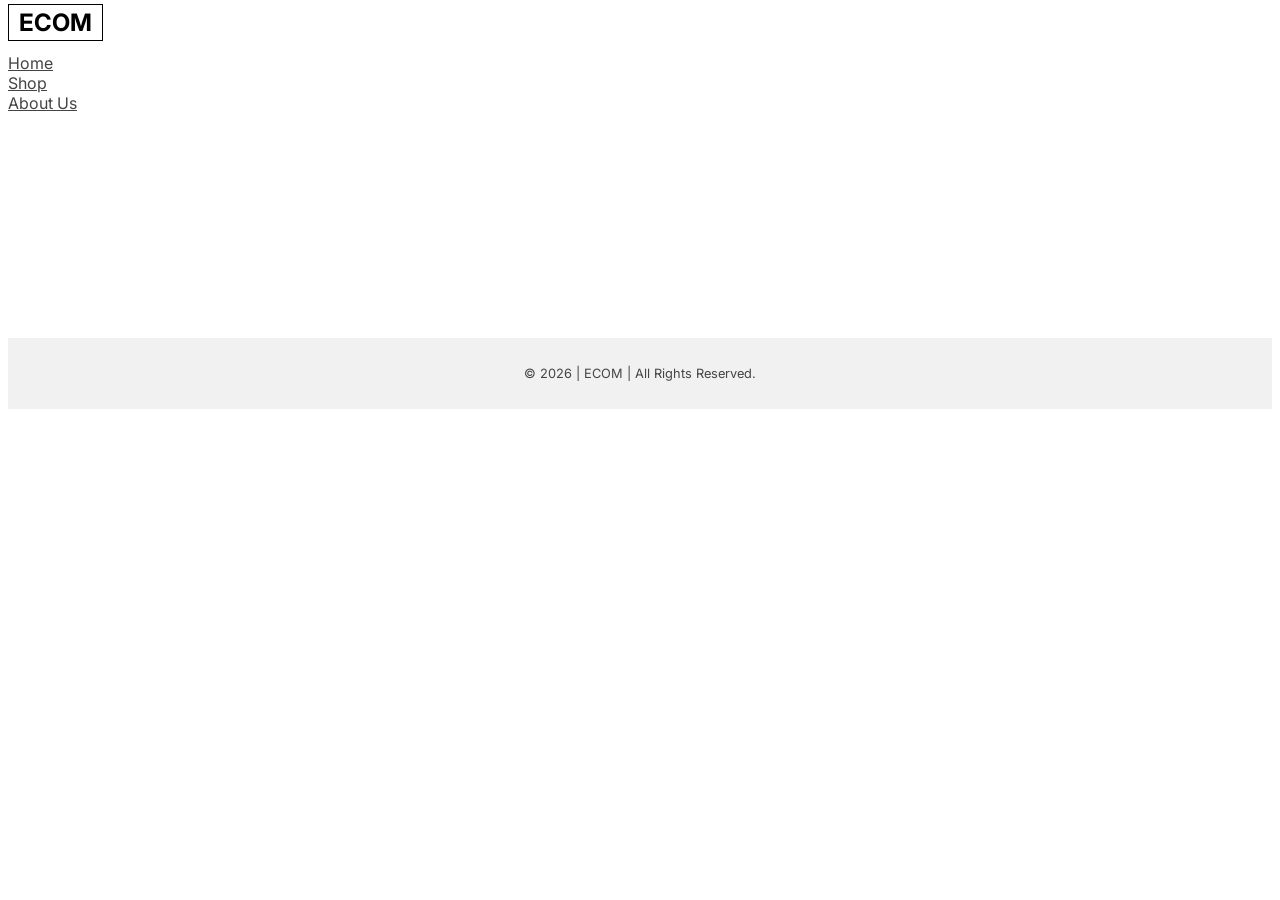
==== about-us.html @ 8a138d37 "Added more pages" ====
<!doctype html>
<html lang="en">
  <head>
    <meta charset="UTF-8" />
    <meta name="viewport" content="width=device-width, initial-scale=1.0" />
    <title>E-commerce Website</title>
    <link rel="stylesheet" href="css/main.css" />
    <link rel="preconnect" href="https://fonts.googleapis.com" />
    <link rel="preconnect" href="https://fonts.gstatic.com" crossorigin />
    <link
      href="https://fonts.googleapis.com/css2?family=Inter:ital,opsz,wght@0,14..32,100..900;1,14..32,100..900&display=swap"
      rel="stylesheet"
    />
  </head>

  <body>
    <header>
      <p id="logo">ECOM</p>
      <nav>
        <ul>
          <a href="index.html">
            <li>Home</li>
          </a>
          <a href="shop.html">
            <li>Shop</li>
          </a>
          <a href="about-us.html">
            <li>About Us</li>
          </a>
        </ul>
      </nav>
    </header>
    <main>
        
    </main>
    <footer>
      <p id="footer">© 2026 | ECOM | All Rights Reserved.</p>
    </footer>
  </body>
</html>
---- css/main.css ----
* {
  font-family: "Inter", sans-serif;
}

* {
  color: #444444;
}

/* HEADER */

#logo {
  color: #000000;
  font-size: 1.5rem;
  font-weight: 700;
  border: 1px solid #000000;
  display: inline;
  padding: 3px 10px;
}

ul {
  list-style: none;
  padding-left: 0;
}

h1 {
  color: #000000;
}

/* FOOTER */

#footer {
  font-size: 80%;
}

footer {
  background-color: #f1f1f1;
  padding: 15px;
  text-align: center;
  margin-top: 225px;
}
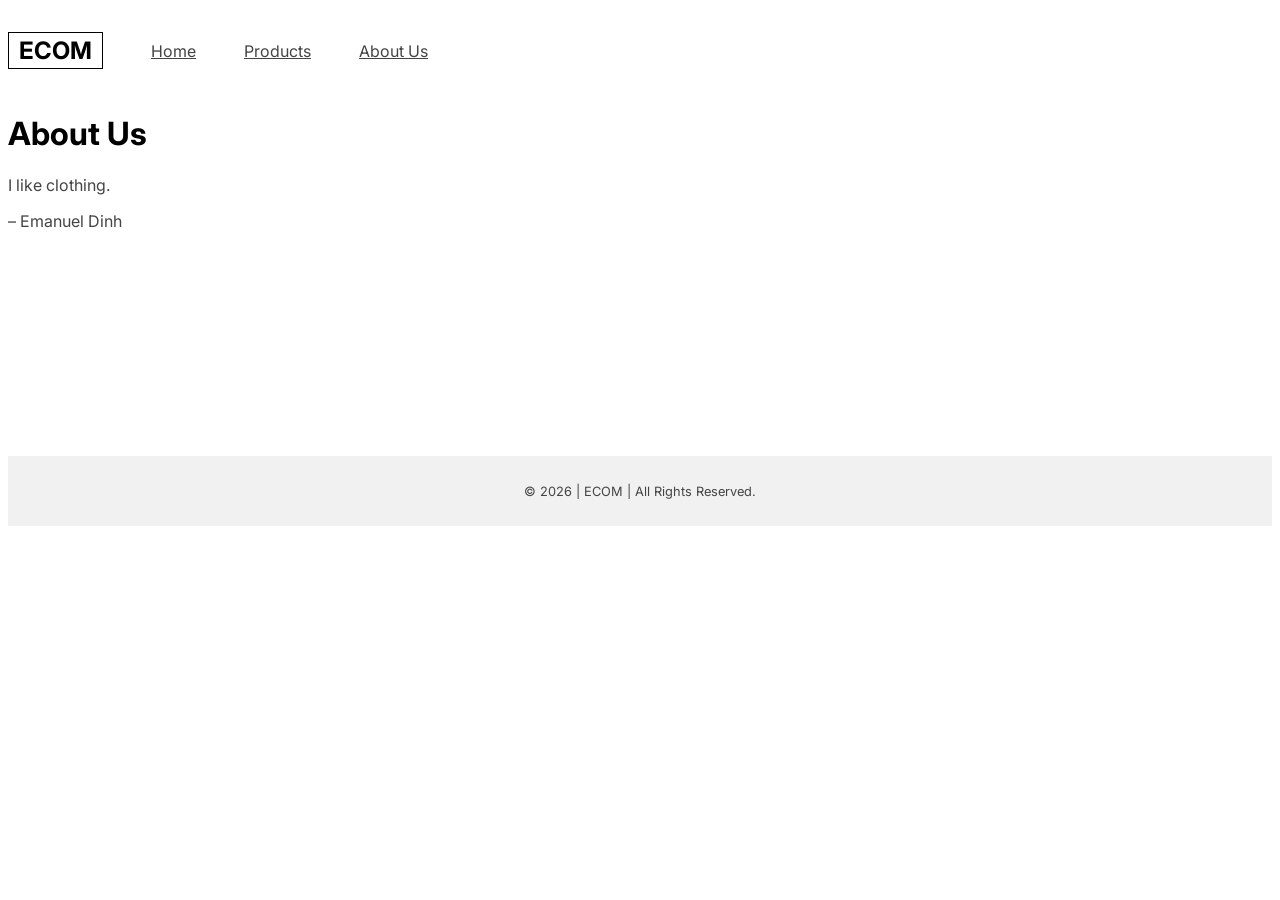
==== commit 0dda33de: "Added products and updated layout" ====
--- a/about-us.html
+++ b/about-us.html
@@ -21,8 +21,8 @@
           <a href="index.html">
             <li>Home</li>
           </a>
-          <a href="shop.html">
-            <li>Shop</li>
+          <a href="products.html">
+            <li>Products</li>
           </a>
           <a href="about-us.html">
             <li>About Us</li>
@@ -31,7 +31,9 @@
       </nav>
     </header>
     <main>
-        
+      <h1>About Us</h1>
+      <p>I like clothing.</p>
+      <p>– Emanuel Dinh</p>
     </main>
     <footer>
       <p id="footer">© 2026 | ECOM | All Rights Reserved.</p>
--- a/css/main.css
+++ b/css/main.css
@@ -7,6 +7,11 @@
 }
 
 /* HEADER */
+
+header {
+  display: flex;
+  align-items: center;
+}
 
 #logo {
   color: #000000;
@@ -18,12 +23,33 @@
 }
 
 ul {
+  display: flex;
   list-style: none;
   padding-left: 0;
 }
 
+li {
+  margin-left: 3rem;
+}
+
 h1 {
   color: #000000;
+}
+
+/* PRODUCTS */
+
+.product-container {
+  display: grid;
+  grid-template-areas: "img img img img";
+}
+
+figure {
+  margin-left: 0;
+  grid-area: img;
+}
+
+.product-image {
+  width: 90%;
 }
 
 /* FOOTER */
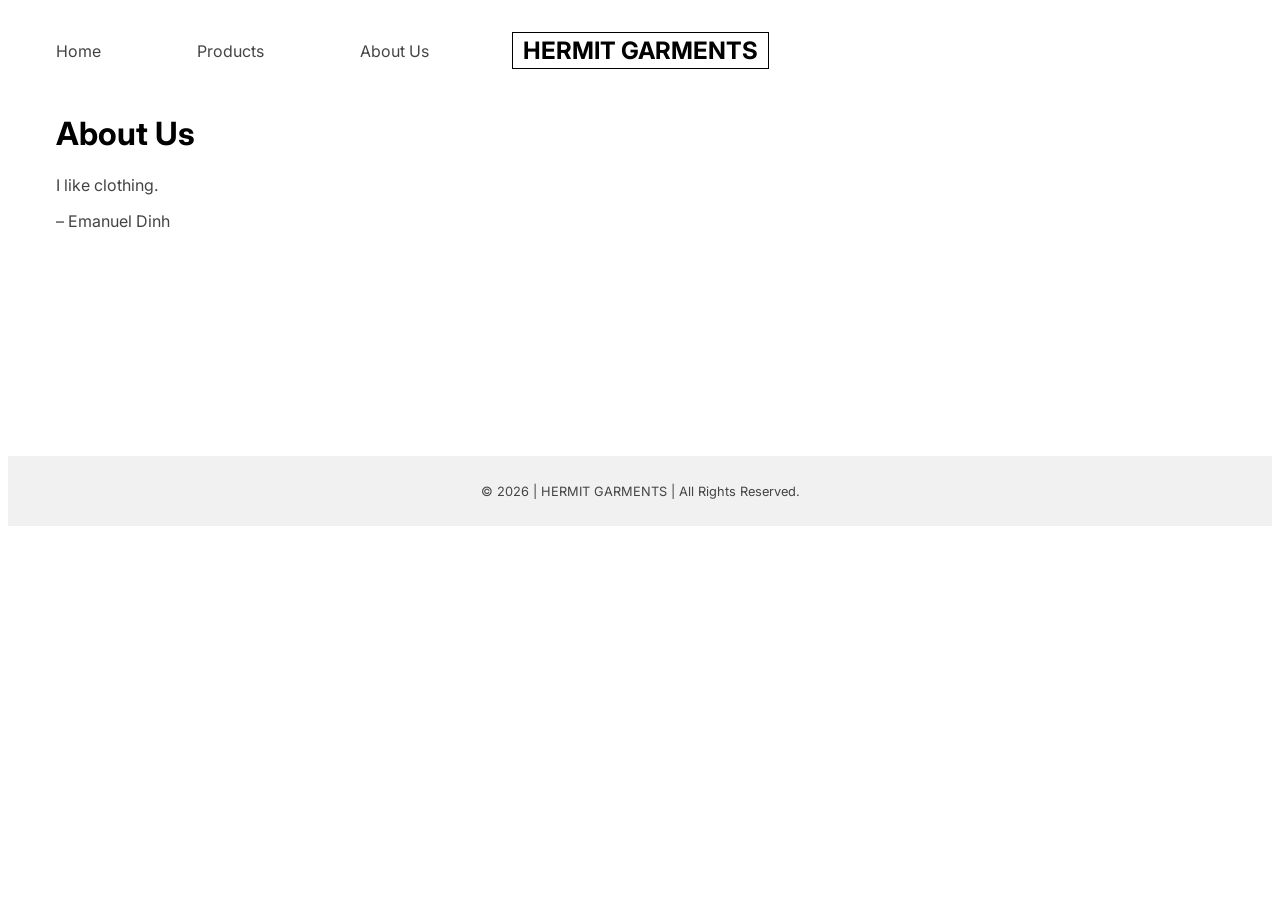
==== commit 4ced4426: "Branding Update" ====
--- a/about-us.html
+++ b/about-us.html
@@ -15,7 +15,7 @@
 
   <body>
     <header>
-      <p id="logo">ECOM</p>
+      <p id="logo">HERMIT GARMENTS</p>
       <nav>
         <ul>
           <a href="index.html">
@@ -36,7 +36,7 @@
       <p>– Emanuel Dinh</p>
     </main>
     <footer>
-      <p id="footer">© 2026 | ECOM | All Rights Reserved.</p>
+      <p id="footer">© 2026 | HERMIT GARMENTS | All Rights Reserved.</p>
     </footer>
   </body>
 </html>
--- a/css/main.css
+++ b/css/main.css
@@ -6,20 +6,31 @@
   color: #444444;
 }
 
+a {
+  text-decoration: none;
+}
+
 /* HEADER */
 
 header {
   display: flex;
   align-items: center;
+  justify-content: center;
+  position: relative;
 }
 
 #logo {
   color: #000000;
   font-size: 1.5rem;
   font-weight: 700;
-  border: 1px solid #000000;
+  border: 1.75px solid #000000;
   display: inline;
   padding: 3px 10px;
+}
+
+nav {
+  position: absolute;
+  left: 0;
 }
 
 ul {
@@ -30,10 +41,35 @@
 
 li {
   margin-left: 3rem;
+  margin-right: 3rem;
 }
 
 h1 {
   color: #000000;
+  margin-left: 3rem;
+}
+
+/* MAIN */
+
+#index-heading {
+  margin-bottom: 0;
+  font-size: 2.5rem;
+}
+
+#index-heading2 {
+  margin-top: 0;
+  margin-bottom: 0;
+  font-size: 2.5rem;
+}
+
+p {
+  margin-left: 3rem;
+  margin-right: 3rem;
+}
+
+.video {
+  width: 75%;
+  display: flex;
 }
 
 /* PRODUCTS */
@@ -44,12 +80,14 @@
 }
 
 figure {
-  margin-left: 0;
   grid-area: img;
+  text-align: center;
 }
 
 .product-image {
-  width: 90%;
+  width: 235px;
+  height: 235px;
+  object-fit: cover; /* different sized images cover the entire container */
 }
 
 /* FOOTER */
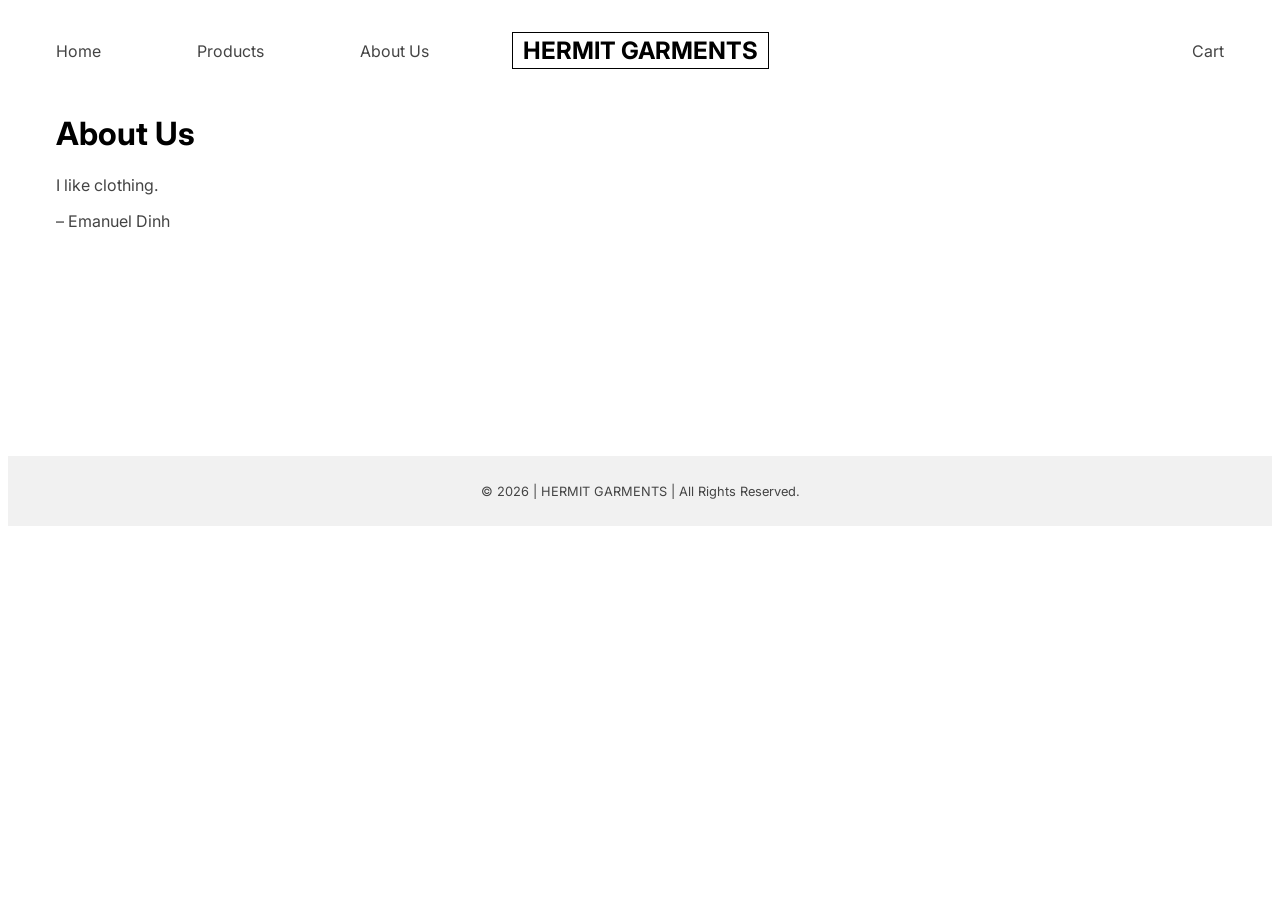
==== commit 7dbc4989: "Added a cart button in the header" ====
--- a/about-us.html
+++ b/about-us.html
@@ -29,6 +29,7 @@
           </a>
         </ul>
       </nav>
+      <a id="header-cart" href="cart.html">Cart</a>
     </header>
     <main>
       <h1>About Us</h1>
--- a/css/main.css
+++ b/css/main.css
@@ -15,8 +15,8 @@
 header {
   display: flex;
   align-items: center;
-  justify-content: center;
-  position: relative;
+  justify-content: center; /* centers the header horizontally */
+  position: relative; /* keeps the overall position adjustable */
 }
 
 #logo {
@@ -29,8 +29,8 @@
 }
 
 nav {
-  position: absolute;
-  left: 0;
+  left: 0; /* puts the navigation bar to the left of the header */
+  position: absolute; /* keeps the navigation bar to the left independently*/
 }
 
 ul {
@@ -47,6 +47,32 @@
 h1 {
   color: #000000;
   margin-left: 3rem;
+}
+
+#header-cart {
+  right: 0;
+  margin-right: 3rem;
+  position: absolute;
+}
+
+@media screen and (max-width: 1166px) {
+  header,
+  ul {
+    flex-direction: column;
+    align-items: start;
+  }
+
+  #logo {
+    margin-bottom: 0.7rem;
+  }
+
+  li {
+    margin-bottom: 0.5rem;
+  }
+
+  nav {
+    position: relative; /* removes the navigation bar's absolute position */
+  }
 }
 
 /* MAIN */
@@ -68,7 +94,7 @@
 }
 
 .video {
-  width: 75%;
+  width: 100%;
   display: flex;
 }
 
@@ -85,9 +111,95 @@
 }
 
 .product-image {
-  width: 235px;
-  height: 235px;
+  max-width: 100%;
+  max-height: 235px; /* makes all the images the same height */
   object-fit: cover; /* different sized images cover the entire container */
+}
+
+@media screen and (max-width: 1060px) {
+  .product-container {
+    grid-template-areas: "img img img";
+  }
+}
+
+@media screen and (max-width: 920px) {
+  .product-container {
+    grid-template-areas: "img img";
+  }
+}
+
+@media screen and (max-width: 550px) {
+  .product-container {
+    grid-template-areas: "img img";
+  }
+
+  h1,
+  p,
+  li {
+    margin-left: 10px;
+    margin-right: 10px;
+  }
+
+  figure {
+    margin-left: 0px;
+    margin-right: 0px;
+  }
+}
+
+/* PRODUCT PAGE */
+
+.product-page-image {
+  max-width: 75%;
+}
+
+.product-page-figure {
+  display: flex;
+  margin-left: 0px;
+  margin-right: 0px;
+}
+
+.product-page {
+  display: flex;
+  margin-left: 0px;
+  align-items: flex-start;
+}
+
+.product-page-description h1,
+.product-page-description p {
+  margin-left: 0;
+  margin-right: 3rem;
+}
+
+#add-to-cart {
+  background-color: #000000;
+  color: #ffffff;
+  border: none;
+  border-radius: 2px;
+  padding: 10px 20px;
+  cursor: pointer;
+}
+
+@media screen and (max-width: 785px) {
+  .product-page {
+    flex-direction: column;
+    align-items: center;
+  }
+
+  .product-page-description h1,
+  .product-page-description p,
+  #add-to-cart {
+    margin-top: 0px;
+    margin-left: 10px;
+    margin-right: 10px;
+  }
+
+  .product-page-figure {
+    justify-content: center;
+  }
+
+  .product-page-image {
+    max-width: 100%;
+  }
 }
 
 /* FOOTER */
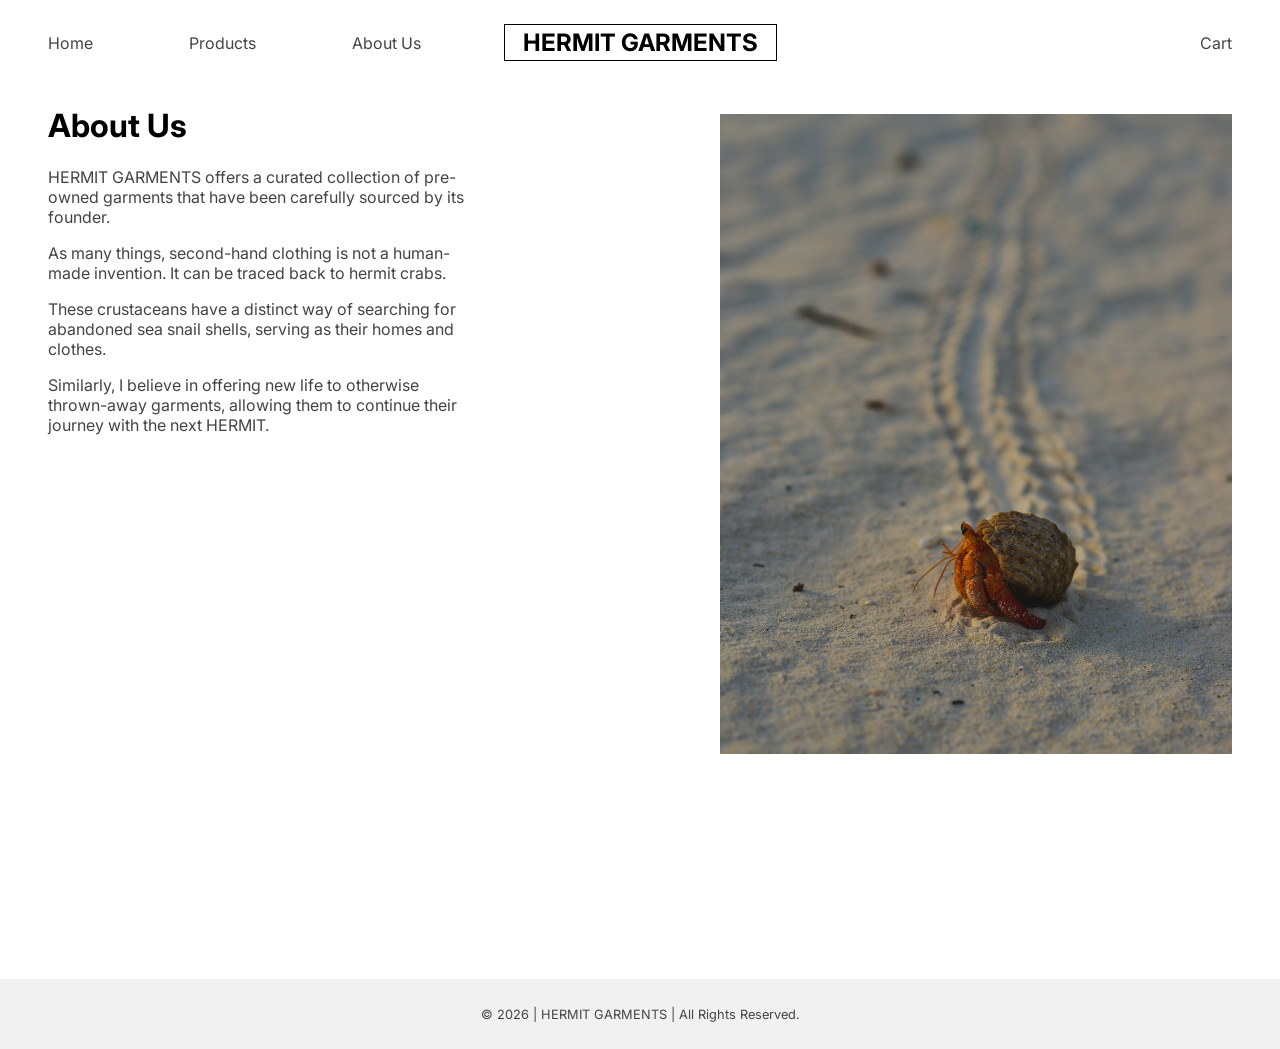
==== commit c362c586: "Set up clear cart-button and about-us page" ====
--- a/about-us.html
+++ b/about-us.html
@@ -32,9 +32,33 @@
       <a id="header-cart" href="cart.html">Cart</a>
     </header>
     <main>
-      <h1>About Us</h1>
-      <p>I like clothing.</p>
-      <p>– Emanuel Dinh</p>
+      <div class="about-us">
+        <div class="about-us-text">
+          <h1>About Us</h1>
+          <p>
+            HERMIT GARMENTS offers a curated collection of pre-owned garments
+            that have been carefully sourced by its founder.
+          </p>
+          <p>
+            As many things, second-hand clothing is not a human-made invention.
+            It can be traced back to hermit crabs.
+          </p>
+          <p>
+            These crustaceans have a distinct way of searching for abandoned sea
+            snail shells, serving as their homes and clothes.
+          </p>
+          <p>
+            Similarly, I believe in offering new life to otherwise thrown-away
+            garments, allowing them to continue their journey with the next
+            HERMIT.
+          </p>
+        </div>
+        <img
+          id="about-us-image"
+          src="img/about-us.jpg"
+          alt="cable knit sweater"
+        />
+      </div>
     </main>
     <footer>
       <p id="footer">© 2026 | HERMIT GARMENTS | All Rights Reserved.</p>
--- a/css/main.css
+++ b/css/main.css
@@ -8,6 +8,10 @@
 
 a {
   text-decoration: none;
+}
+
+body {
+  margin: 0;
 }
 
 /* HEADER */
@@ -25,7 +29,7 @@
   font-weight: 700;
   border: 1.75px solid #000000;
   display: inline;
-  padding: 3px 10px;
+  padding: 3px 18px;
 }
 
 nav {
@@ -73,6 +77,25 @@
   nav {
     position: relative; /* removes the navigation bar's absolute position */
   }
+
+  #header-cart {
+    position: relative;
+    margin-left: 3rem;
+  }
+}
+
+@media screen and (max-width: 550px) {
+  #logo,
+  li,
+  p {
+    margin-left: 18px;
+    margin-right: 18px;
+  }
+
+  #header-cart {
+    position: relative;
+    margin-left: 18px;
+  }
 }
 
 /* MAIN */
@@ -95,7 +118,14 @@
 
 .video {
   width: 100%;
-  display: flex;
+}
+
+@media screen and (max-width: 550px) {
+  h1,
+  p {
+    margin-left: 18px;
+    margin-right: 18px;
+  }
 }
 
 /* PRODUCTS */
@@ -131,13 +161,6 @@
 @media screen and (max-width: 550px) {
   .product-container {
     grid-template-areas: "img img";
-  }
-
-  h1,
-  p,
-  li {
-    margin-left: 10px;
-    margin-right: 10px;
   }
 
   figure {
@@ -175,7 +198,7 @@
   color: #ffffff;
   border: none;
   border-radius: 2px;
-  padding: 10px 20px;
+  padding: 18px 20px;
   cursor: pointer;
 }
 
@@ -189,8 +212,8 @@
   .product-page-description p,
   #add-to-cart {
     margin-top: 0px;
-    margin-left: 10px;
-    margin-right: 10px;
+    margin-left: 18px;
+    margin-right: 18px;
   }
 
   .product-page-figure {
@@ -199,6 +222,72 @@
 
   .product-page-image {
     max-width: 100%;
+  }
+}
+
+/*ABOUT US */
+
+.about-us-text {
+  width: 50%;
+}
+
+#about-us-image {
+  margin-top: 1.8rem;
+  width: 40%;
+  height: 40%;
+  right: 0;
+  margin-right: 3rem;
+  margin-left: 3rem;
+}
+
+.about-us {
+  display: flex;
+  gap: 10rem;
+}
+
+@media screen and (max-width: 1060px) {
+  .about-us {
+    gap: 5rem;
+  }
+}
+
+@media screen and (max-width: 920px) {
+  .about-us {
+    display: block;
+  }
+
+  .about-us-text {
+    width: 100%;
+  }
+
+  #about-us-image {
+    width: calc(100% - 6rem);
+  }
+}
+
+@media screen and (max-width: 550px) {
+  #about-us-image {
+    width: 100%;
+    margin-left: 0px;
+    margin-right: 0px;
+  }
+}
+
+/* CART */
+
+#clear-cart {
+  background-color: #000000;
+  color: #ffffff;
+  border: none;
+  border-radius: 2px;
+  padding: 18px 20px;
+  cursor: pointer;
+  margin-left: 3rem;
+}
+
+@media screen and (max-width: 550px) {
+  #clear-cart {
+    margin-left: 18px;
   }
 }
 
